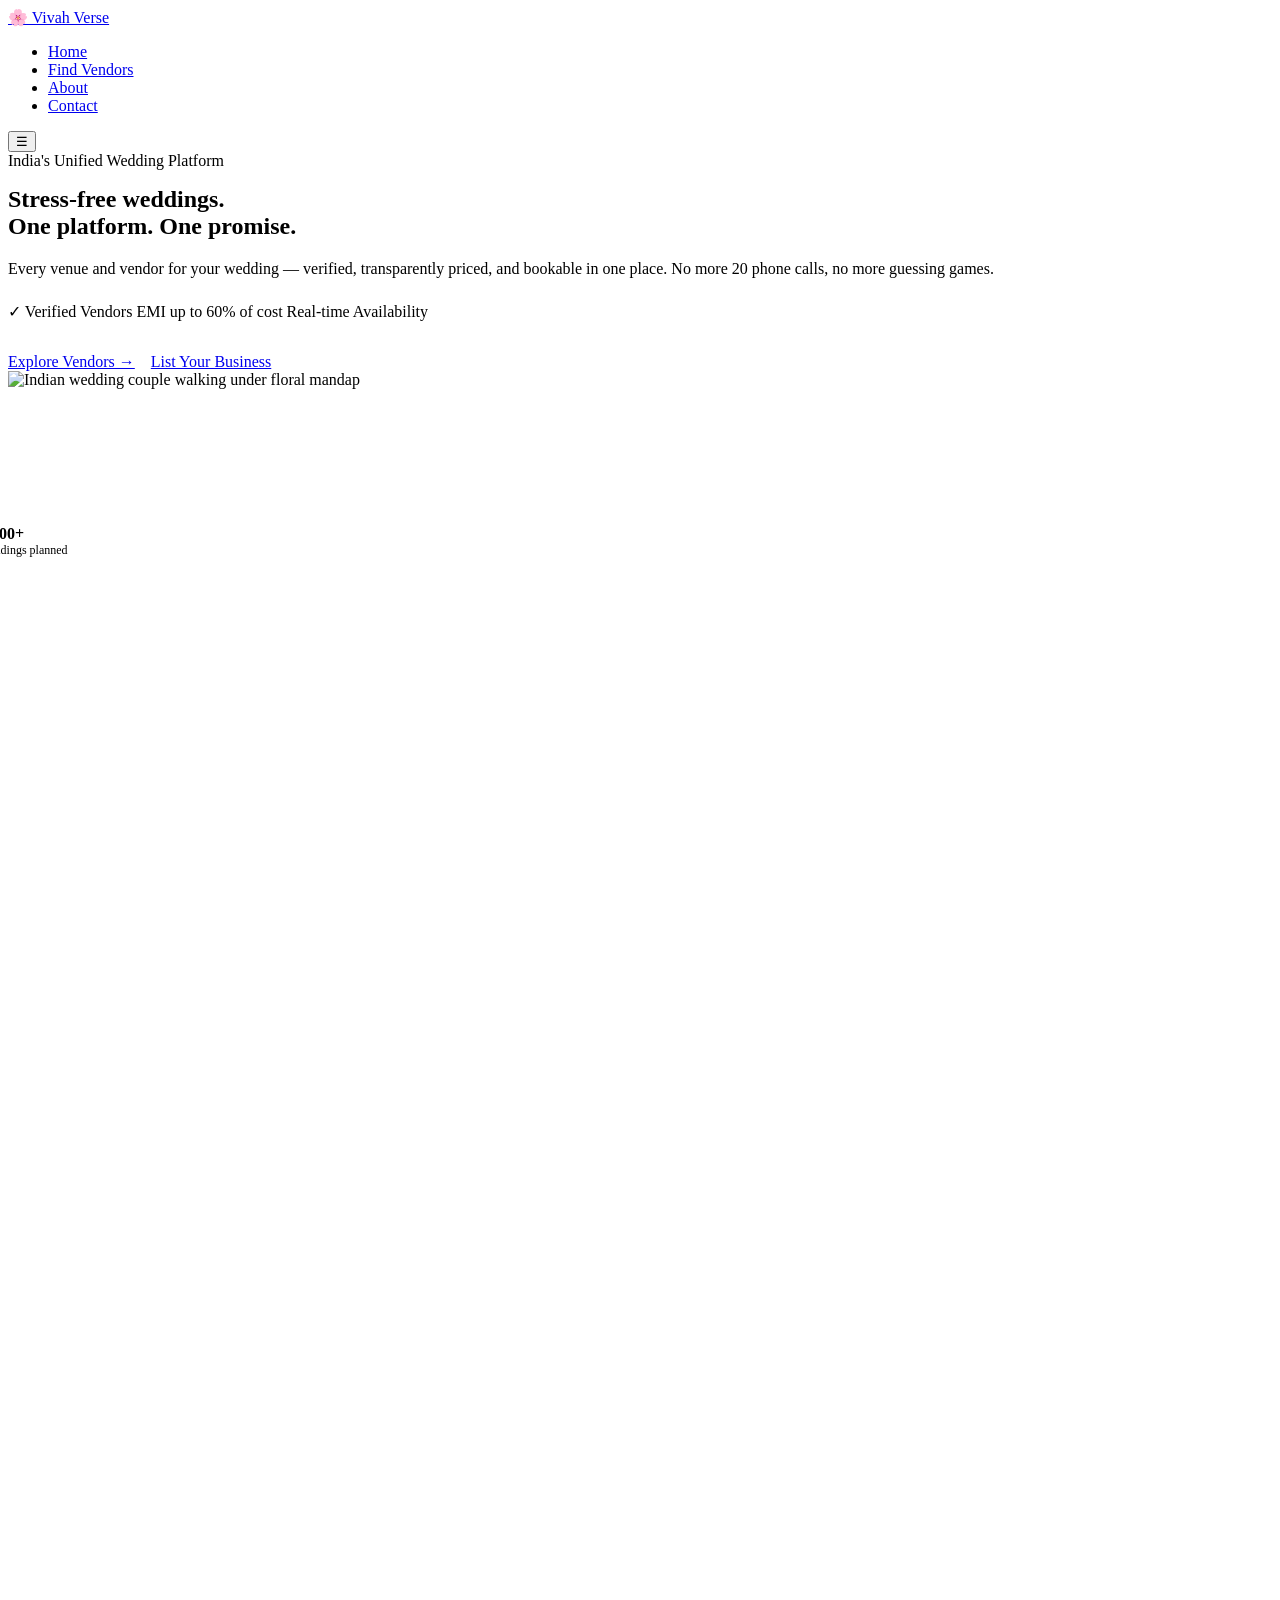
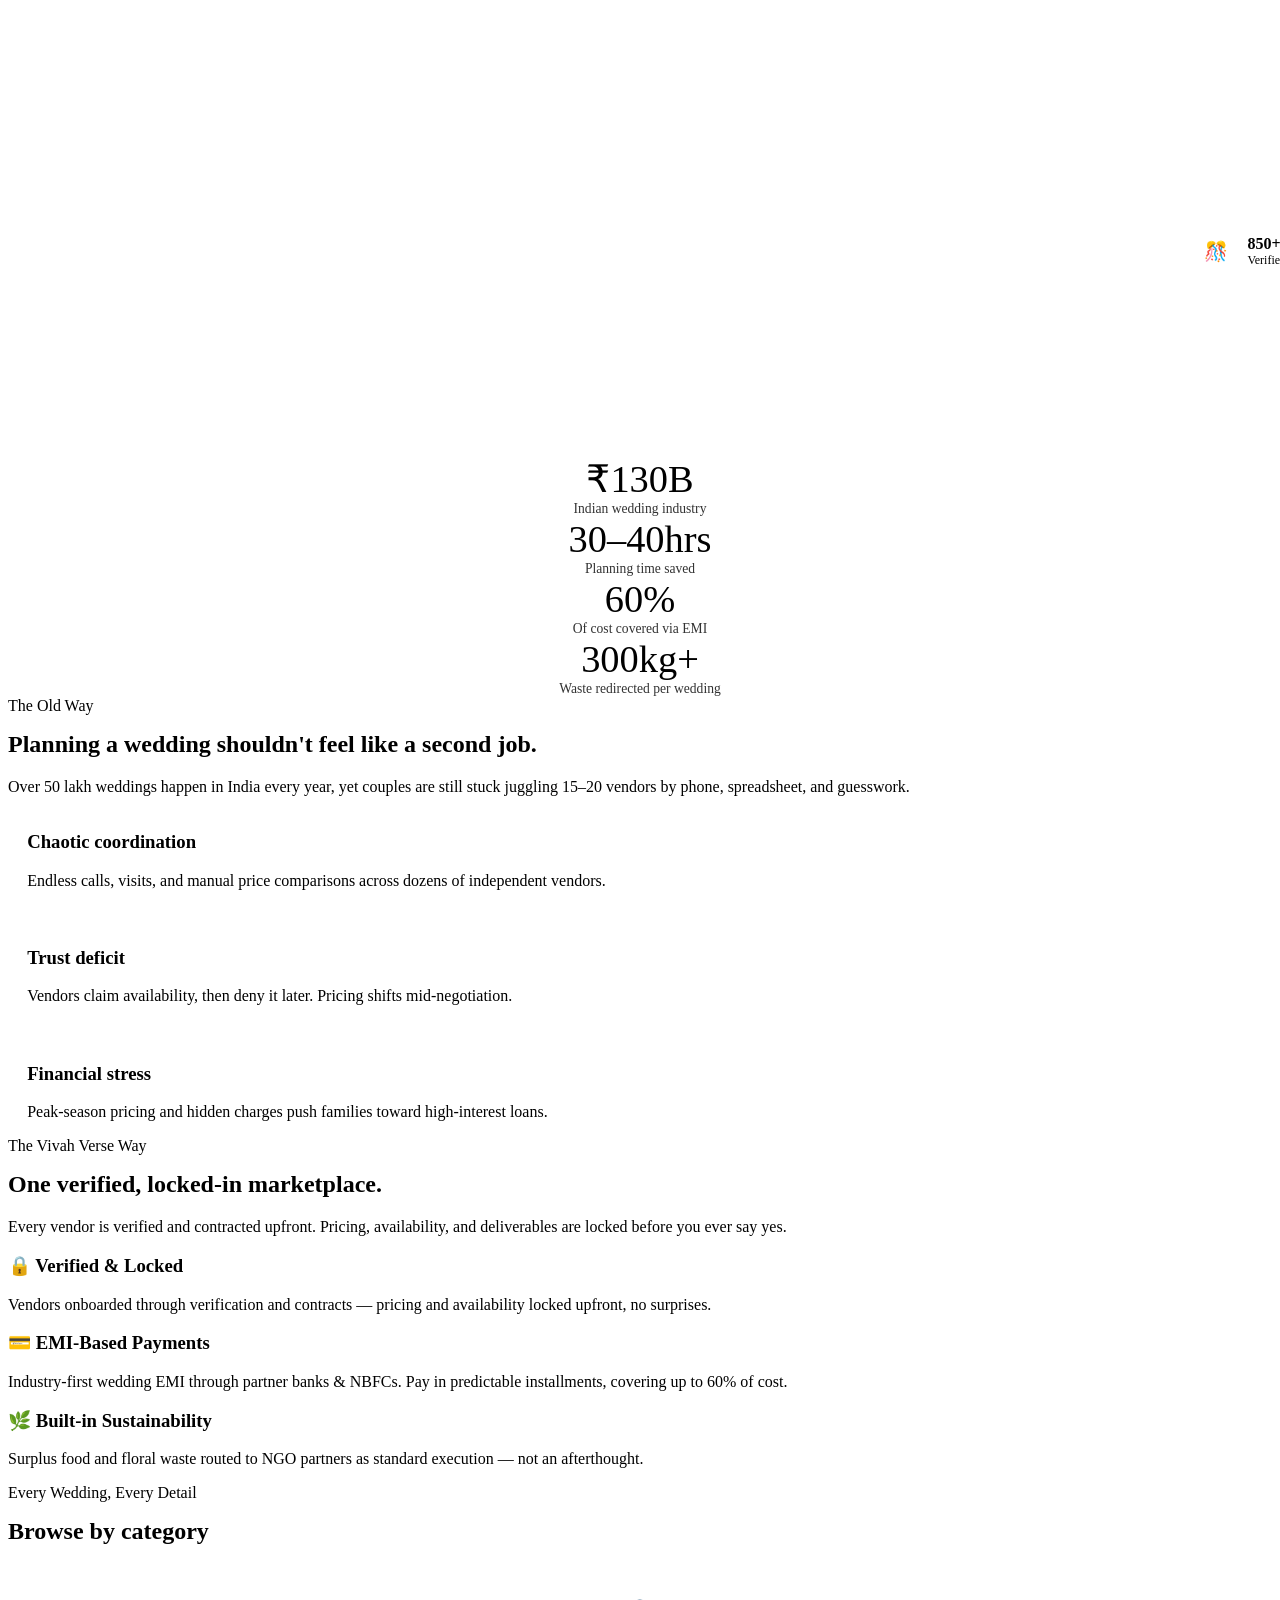
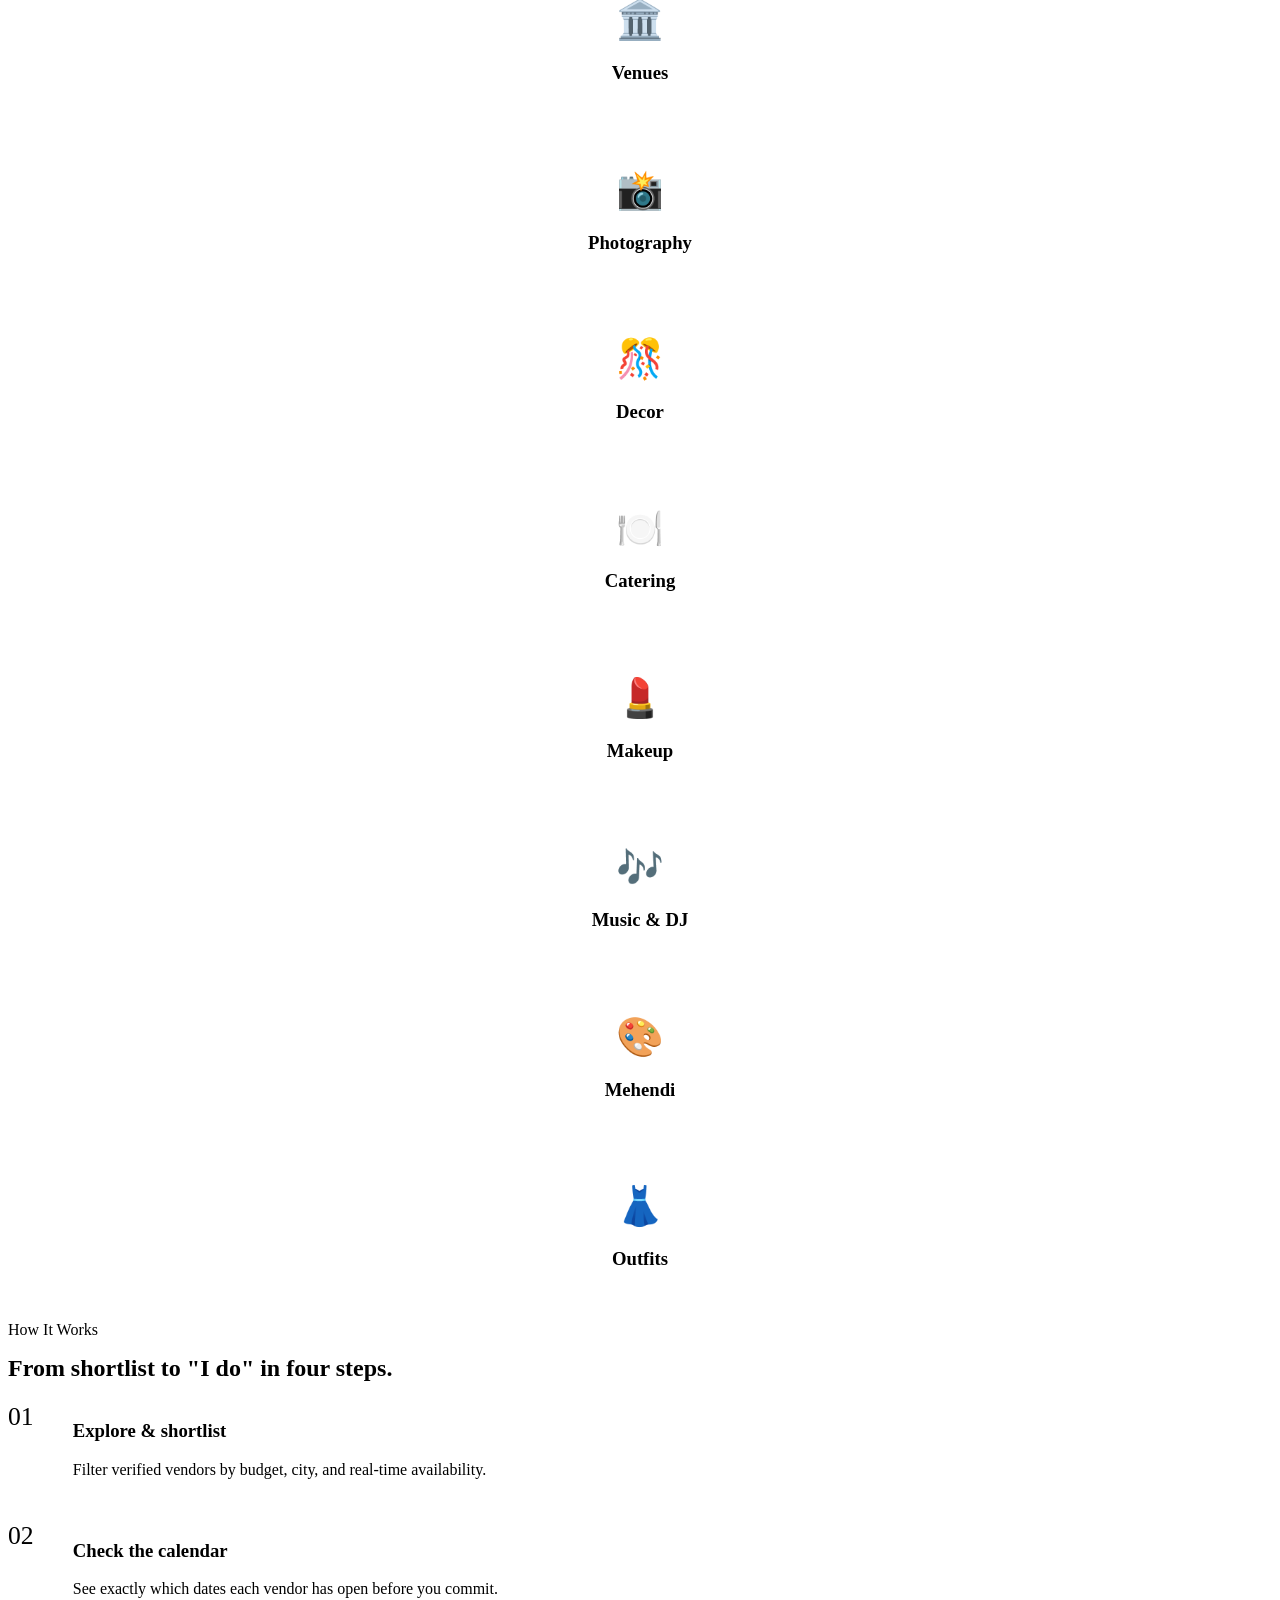
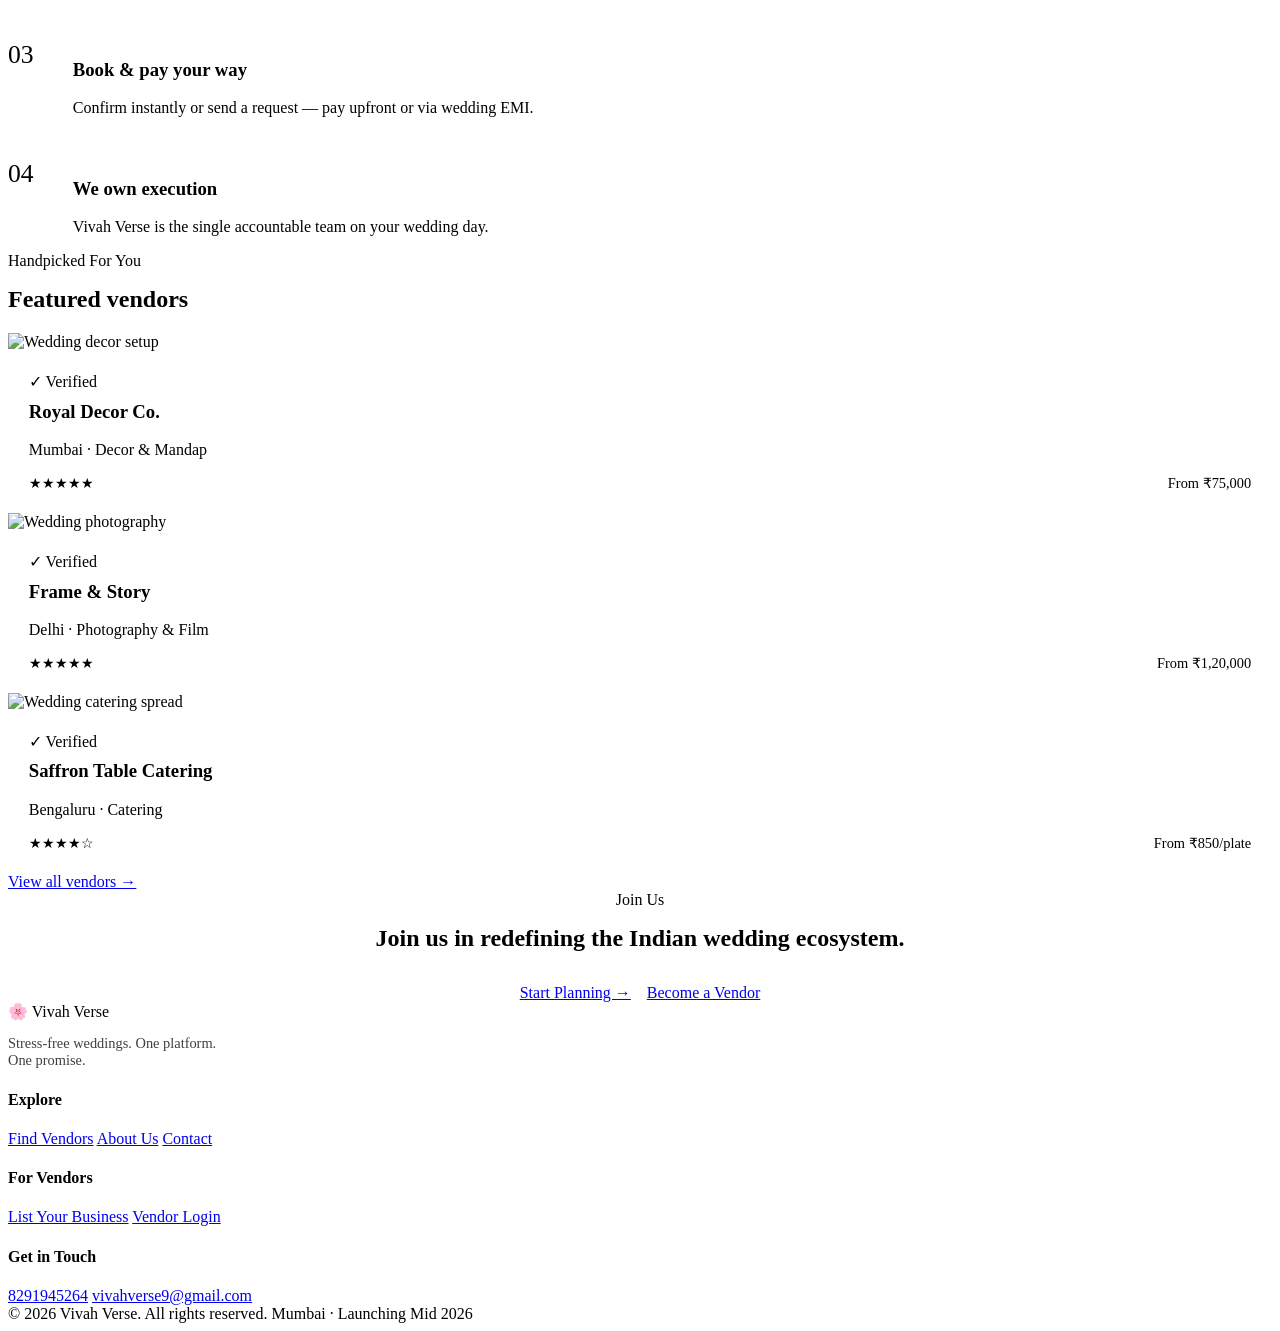
==== index.html @ ff42f892 "Create index.html" ====
<!DOCTYPE html>
<html lang="en">
<head>
<meta charset="UTF-8">
<meta name="viewport" content="width=device-width, initial-scale=1.0">
<title>Vivah Verse — Stress-free weddings. One platform. One promise.</title>
<meta name="description" content="Vivah Verse is India's unified wedding marketplace — verified vendors, transparent pricing, EMI financing, and one accountable team from planning to the big day.">
<link rel="preconnect" href="https://fonts.googleapis.com">
<link href="https://fonts.googleapis.com/css2?family=Fraunces:ital,wght@0,500;0,600;0,700;1,500&family=Outfit:wght@400;500;600;700&family=Parisienne&display=swap" rel="stylesheet">
<link rel="stylesheet" href="../shared/style.css">
<style>
  .hero { padding-top: var(--space-lg); overflow: visible; }
  .hero-copy .badge-row { margin: 1.5rem 0 2rem; }
  .hero-cta { display: flex; gap: 1rem; margin-top: 2rem; flex-wrap: wrap; }
  .hero-visual { position: relative; }
  .hero-visual .arch-frame { aspect-ratio: 3/4; }
  .hero-visual .floaty {
    position: absolute; background: var(--white); border-radius: var(--radius-md);
    box-shadow: var(--shadow-lift); padding: 1rem 1.3rem; display: flex; align-items: center; gap: 0.7rem;
  }
  .floaty-1 { top: 8%; left: -8%; }
  .floaty-2 { bottom: 10%; right: -6%; }
  .floaty-icon { width: 40px; height: 40px; border-radius: 50%; background: var(--blush); display: flex; align-items: center; justify-content: center; font-size: 1.2rem; }
  .floaty small { color: var(--ink-soft); font-size: 0.75rem; display: block; }
  .floaty strong { font-family: var(--font-display); color: var(--wine); font-size: 1rem; }

  .stat-strip { background: var(--wine); color: var(--white); border-radius: var(--radius-lg); padding: var(--space-md); }
  .stat-strip .grid-4 { text-align: center; }
  .stat-strip .num { font-family: var(--font-display); font-size: 2.4rem; color: var(--gold-soft); }
  .stat-strip .lbl { font-size: 0.85rem; opacity: 0.8; }

  .problem-card { border-left: 3px solid var(--rose); padding-left: 1.2rem; }
  .solution-card { background: var(--white); }

  .cat-card { text-align: center; padding: 2rem 1rem; }
  .cat-icon { font-size: 2.4rem; margin-bottom: 0.8rem; }

  .step { display: flex; gap: 1.3rem; align-items: flex-start; }
  .step-num { font-family: var(--font-display); font-size: 1.6rem; color: var(--rose); flex-shrink: 0; width: 44px; }

  .vendor-card img { height: 200px; width: 100%; object-fit: cover; border-radius: var(--radius-md) var(--radius-md) 0 0; }
  .vendor-card .body { padding: 1.3rem; }
  .vendor-meta { display: flex; justify-content: space-between; align-items: center; margin-top: 0.6rem; font-size: 0.9rem; color: var(--ink-soft); }

  .cta-band { background: linear-gradient(135deg, var(--blush), var(--gold-soft)); border-radius: var(--radius-lg); padding: var(--space-lg) var(--space-md); text-align: center; position: relative; overflow: hidden; }

  footer-note { font-family: var(--font-script); }
</style>
</head>
<body>

<nav class="navbar">
  <div class="wrap">
    <a href="index.html" class="nav-logo"><span class="flower">🌸</span> Vivah Verse</a>
    <ul class="nav-links">
      <li><a href="index.html" class="active">Home</a></li>
      <li><a href="listings.html">Find Vendors</a></li>
      <li><a href="about.html">About</a></li>
      <li><a href="contact.html">Contact</a></li>
    </ul>
    <div class="nav-actions" id="nav-auth-slot"></div>
    <button class="nav-toggle">☰</button>
  </div>
</nav>

<!-- HERO -->
<section class="hero section">
  <div class="wrap grid-2">
    <div class="hero-copy reveal">
      <span class="eyebrow">India's Unified Wedding Platform</span>
      <h1 style="margin-top: 1rem;">Stress-free weddings.<br>One platform. <span class="script">One promise.</span></h1>
      <p class="lede" style="margin-top: 1.2rem;">Every venue and vendor for your wedding — verified, transparently priced, and bookable in one place. No more 20 phone calls, no more guessing games.</p>
      <div class="badge-row">
        <span class="tag verified">✓ Verified Vendors</span>
        <span class="tag gold">EMI up to 60% of cost</span>
        <span class="tag">Real-time Availability</span>
      </div>
      <div class="hero-cta">
        <a href="listings.html" class="btn btn-primary">Explore Vendors →</a>
        <a href="signup.html?role=vendor" class="btn btn-outline">List Your Business</a>
      </div>
    </div>
    <div class="hero-visual reveal">
      <div class="arch-frame">
        <img src="https://images.unsplash.com/photo-1519741497674-611481863552?w=800&q=80" alt="Indian wedding couple walking under floral mandap">
      </div>
      <div class="floaty floaty-1">
        <div class="floaty-icon">💍</div>
        <div><strong>2,400+</strong><small>Weddings planned</small></div>
      </div>
      <div class="floaty floaty-2">
        <div class="floaty-icon">🎊</div>
        <div><strong>850+</strong><small>Verified vendors</small></div>
      </div>
    </div>
  </div>
</section>

<!-- STATS STRIP -->
<section class="section-sm">
  <div class="wrap">
    <div class="stat-strip reveal">
      <div class="grid-4">
        <div><div class="num">₹130B</div><div class="lbl">Indian wedding industry</div></div>
        <div><div class="num">30–40hrs</div><div class="lbl">Planning time saved</div></div>
        <div><div class="num">60%</div><div class="lbl">Of cost covered via EMI</div></div>
        <div><div class="num">300kg+</div><div class="lbl">Waste redirected per wedding</div></div>
      </div>
    </div>
  </div>
</section>

<!-- PROBLEM -->
<section class="section">
  <div class="wrap grid-2">
    <div class="reveal">
      <span class="eyebrow">The Old Way</span>
      <h2 style="margin-top: 1rem;">Planning a wedding shouldn't feel like a second job.</h2>
      <div class="divider"></div>
      <p class="lede">Over 50 lakh weddings happen in India every year, yet couples are still stuck juggling 15–20 vendors by phone, spreadsheet, and guesswork.</p>
    </div>
    <div class="reveal" style="display:flex; flex-direction:column; gap:1.4rem;">
      <div class="problem-card">
        <h3>Chaotic coordination</h3>
        <p class="lede">Endless calls, visits, and manual price comparisons across dozens of independent vendors.</p>
      </div>
      <div class="problem-card">
        <h3>Trust deficit</h3>
        <p class="lede">Vendors claim availability, then deny it later. Pricing shifts mid-negotiation.</p>
      </div>
      <div class="problem-card">
        <h3>Financial stress</h3>
        <p class="lede">Peak-season pricing and hidden charges push families toward high-interest loans.</p>
      </div>
    </div>
  </div>
</section>

<!-- SOLUTION -->
<section class="section" style="background: var(--cream-deep); border-radius: var(--radius-lg);">
  <div class="wrap">
    <div class="section-title center reveal">
      <span class="eyebrow">The Vivah Verse Way</span>
      <h2 style="margin-top: 1rem;">One verified, locked-in marketplace.</h2>
      <p class="lede center" style="margin-top: 0.8rem;">Every vendor is verified and contracted upfront. Pricing, availability, and deliverables are locked before you ever say yes.</p>
    </div>
    <div class="grid-3" style="margin-top: var(--space-md);">
      <div class="card card-pad solution-card reveal">
        <h3>🔒 Verified & Locked</h3>
        <p class="lede" style="margin-top:0.6rem;">Vendors onboarded through verification and contracts — pricing and availability locked upfront, no surprises.</p>
      </div>
      <div class="card card-pad solution-card reveal">
        <h3>💳 EMI-Based Payments</h3>
        <p class="lede" style="margin-top:0.6rem;">Industry-first wedding EMI through partner banks & NBFCs. Pay in predictable installments, covering up to 60% of cost.</p>
      </div>
      <div class="card card-pad solution-card reveal">
        <h3>🌿 Built-in Sustainability</h3>
        <p class="lede" style="margin-top:0.6rem;">Surplus food and floral waste routed to NGO partners as standard execution — not an afterthought.</p>
      </div>
    </div>
  </div>
</section>

<!-- CATEGORIES -->
<section class="section">
  <div class="wrap">
    <div class="section-title reveal">
      <span class="eyebrow">Every Wedding, Every Detail</span>
      <h2 style="margin-top: 1rem;">Browse by category</h2>
    </div>
    <div class="grid-4" style="margin-top: var(--space-md);" id="category-grid">
      <!-- Fallback static cards; replaced by JS if API is reachable -->
      <div class="card cat-card reveal"><div class="cat-icon">🏛️</div><h3>Venues</h3></div>
      <div class="card cat-card reveal"><div class="cat-icon">📸</div><h3>Photography</h3></div>
      <div class="card cat-card reveal"><div class="cat-icon">🎊</div><h3>Decor</h3></div>
      <div class="card cat-card reveal"><div class="cat-icon">🍽️</div><h3>Catering</h3></div>
      <div class="card cat-card reveal"><div class="cat-icon">💄</div><h3>Makeup</h3></div>
      <div class="card cat-card reveal"><div class="cat-icon">🎶</div><h3>Music & DJ</h3></div>
      <div class="card cat-card reveal"><div class="cat-icon">🎨</div><h3>Mehendi</h3></div>
      <div class="card cat-card reveal"><div class="cat-icon">👗</div><h3>Outfits</h3></div>
    </div>
  </div>
</section>

<!-- HOW IT WORKS -->
<section class="section" style="background: var(--cream-deep); border-radius: var(--radius-lg);">
  <div class="wrap grid-2">
    <div class="reveal">
      <span class="eyebrow">How It Works</span>
      <h2 style="margin-top: 1rem;">From shortlist to "I do" in four steps.</h2>
    </div>
    <div class="reveal" style="display:flex; flex-direction:column; gap: 1.6rem;">
      <div class="step">
        <div class="step-num">01</div>
        <div><h3>Explore & shortlist</h3><p class="lede">Filter verified vendors by budget, city, and real-time availability.</p></div>
      </div>
      <div class="step">
        <div class="step-num">02</div>
        <div><h3>Check the calendar</h3><p class="lede">See exactly which dates each vendor has open before you commit.</p></div>
      </div>
      <div class="step">
        <div class="step-num">03</div>
        <div><h3>Book & pay your way</h3><p class="lede">Confirm instantly or send a request — pay upfront or via wedding EMI.</p></div>
      </div>
      <div class="step">
        <div class="step-num">04</div>
        <div><h3>We own execution</h3><p class="lede">Vivah Verse is the single accountable team on your wedding day.</p></div>
      </div>
    </div>
  </div>
</section>

<!-- FEATURED VENDORS -->
<section class="section">
  <div class="wrap">
    <div class="section-title reveal">
      <span class="eyebrow">Handpicked For You</span>
      <h2 style="margin-top: 1rem;">Featured vendors</h2>
    </div>
    <div class="grid-3" style="margin-top: var(--space-md);" id="featured-vendors">
      <!-- Static fallback cards; JS replaces with live data when API is reachable -->
      <div class="card vendor-card reveal">
        <img src="https://images.unsplash.com/photo-1519167758481-83f550bb49b3?w=600&q=80" alt="Wedding decor setup">
        <div class="body">
          <span class="tag verified">✓ Verified</span>
          <h3 style="margin-top:0.6rem;">Royal Decor Co.</h3>
          <p class="lede">Mumbai · Decor & Mandap</p>
          <div class="vendor-meta"><span class="stars">★★★★★</span><span>From ₹75,000</span></div>
        </div>
      </div>
      <div class="card vendor-card reveal">
        <img src="https://images.unsplash.com/photo-1606216794074-735e91aa2c92?w=600&q=80" alt="Wedding photography">
        <div class="body">
          <span class="tag verified">✓ Verified</span>
          <h3 style="margin-top:0.6rem;">Frame & Story</h3>
          <p class="lede">Delhi · Photography & Film</p>
          <div class="vendor-meta"><span class="stars">★★★★★</span><span>From ₹1,20,000</span></div>
        </div>
      </div>
      <div class="card vendor-card reveal">
        <img src="https://images.unsplash.com/photo-1464366400600-7168b8af9bc3?w=600&q=80" alt="Wedding catering spread">
        <div class="body">
          <span class="tag verified">✓ Verified</span>
          <h3 style="margin-top:0.6rem;">Saffron Table Catering</h3>
          <p class="lede">Bengaluru · Catering</p>
          <div class="vendor-meta"><span class="stars">★★★★☆</span><span>From ₹850/plate</span></div>
        </div>
      </div>
    </div>
    <div class="center" style="margin-top: var(--space-md);"><a href="listings.html" class="btn btn-outline">View all vendors →</a></div>
  </div>
</section>

<!-- CTA -->
<section class="section-sm">
  <div class="wrap">
    <div class="cta-band reveal">
      <span class="eyebrow">Join Us</span>
      <h2 style="margin-top: 1rem;">Join us in redefining the Indian wedding ecosystem.</h2>
      <div class="hero-cta" style="justify-content:center;">
        <a href="signup.html" class="btn btn-primary">Start Planning →</a>
        <a href="signup.html?role=vendor" class="btn btn-outline" style="background:var(--white);">Become a Vendor</a>
      </div>
    </div>
  </div>
</section>

<footer class="site-footer">
  <div class="wrap">
    <div class="footer-grid">
      <div>
        <div class="footer-logo">🌸 Vivah Verse</div>
        <p style="opacity:0.75; font-size:0.9rem; max-width:32ch;">Stress-free weddings. One platform. One promise.</p>
      </div>
      <div>
        <h4>Explore</h4>
        <a href="listings.html">Find Vendors</a>
        <a href="about.html">About Us</a>
        <a href="contact.html">Contact</a>
      </div>
      <div>
        <h4>For Vendors</h4>
        <a href="signup.html?role=vendor">List Your Business</a>
        <a href="login.html">Vendor Login</a>
      </div>
      <div>
        <h4>Get in Touch</h4>
        <a href="tel:8291945264">8291945264</a>
        <a href="mailto:vivahverse9@gmail.com">vivahverse9@gmail.com</a>
      </div>
    </div>
    <div class="footer-bottom">
      <span>© 2026 Vivah Verse. All rights reserved.</span>
      <span>Mumbai · Launching Mid 2026</span>
    </div>
  </div>
</footer>

<script src="../shared/main.js"></script>
<script src="../shared/api.js"></script>
<script>
  // Attempt to load live categories/vendors; silently keep static fallback if API isn't reachable yet
  (async () => {
    try {
      const cats = await api.listCategories();
      if (cats && cats.length) {
        const icons = { Venue: '🏛️', Photography: '📸', Decor: '🎊', Catering: '🍽️', Makeup: '💄', 'Music & DJ': '🎶', Mehendi: '🎨', Outfits: '👗' };
        document.getElementById('category-grid').innerHTML = cats.map(c => `
          <a href="listings.html?category_id=${c.id}" class="card cat-card reveal visible">
            <div class="cat-icon">${c.icon || icons[c.name] || '✨'}</div><h3>${c.name}</h3>
          </a>`).join('');
      }
    } catch (e) { /* backend not reachable yet — static fallback stays */ }

    try {
      const vendors = await api.listVendors({ verified_only: true });
      if (vendors && vendors.length) {
        document.getElementById('featured-vendors').innerHTML = vendors.slice(0, 3).map(v => `
          <a href="vendor-detail.html?id=${v.id}" class="card vendor-card reveal visible">
            <img src="${v.cover_image_url || 'https://images.unsplash.com/photo-1519167758481-83f550bb49b3?w=600&q=80'}" alt="${v.business_name}">
            <div class="body">
              <span class="tag ${v.is_verified ? 'verified' : ''}">${v.is_verified ? '✓ Verified' : 'New'}</span>
              <h3 style="margin-top:0.6rem;">${v.business_name}</h3>
              <p class="lede">${v.city || ''}</p>
              <div class="vendor-meta"><span class="stars">${'★'.repeat(Math.round(v.rating_avg || 4))}${'☆'.repeat(5 - Math.round(v.rating_avg || 4))}</span><span>${v.rating_count} reviews</span></div>
            </div>
          </a>`).join('');
      }
    } catch (e) { /* backend not reachable yet — static fallback stays */ }
  })();
</script>
</body>
</html>
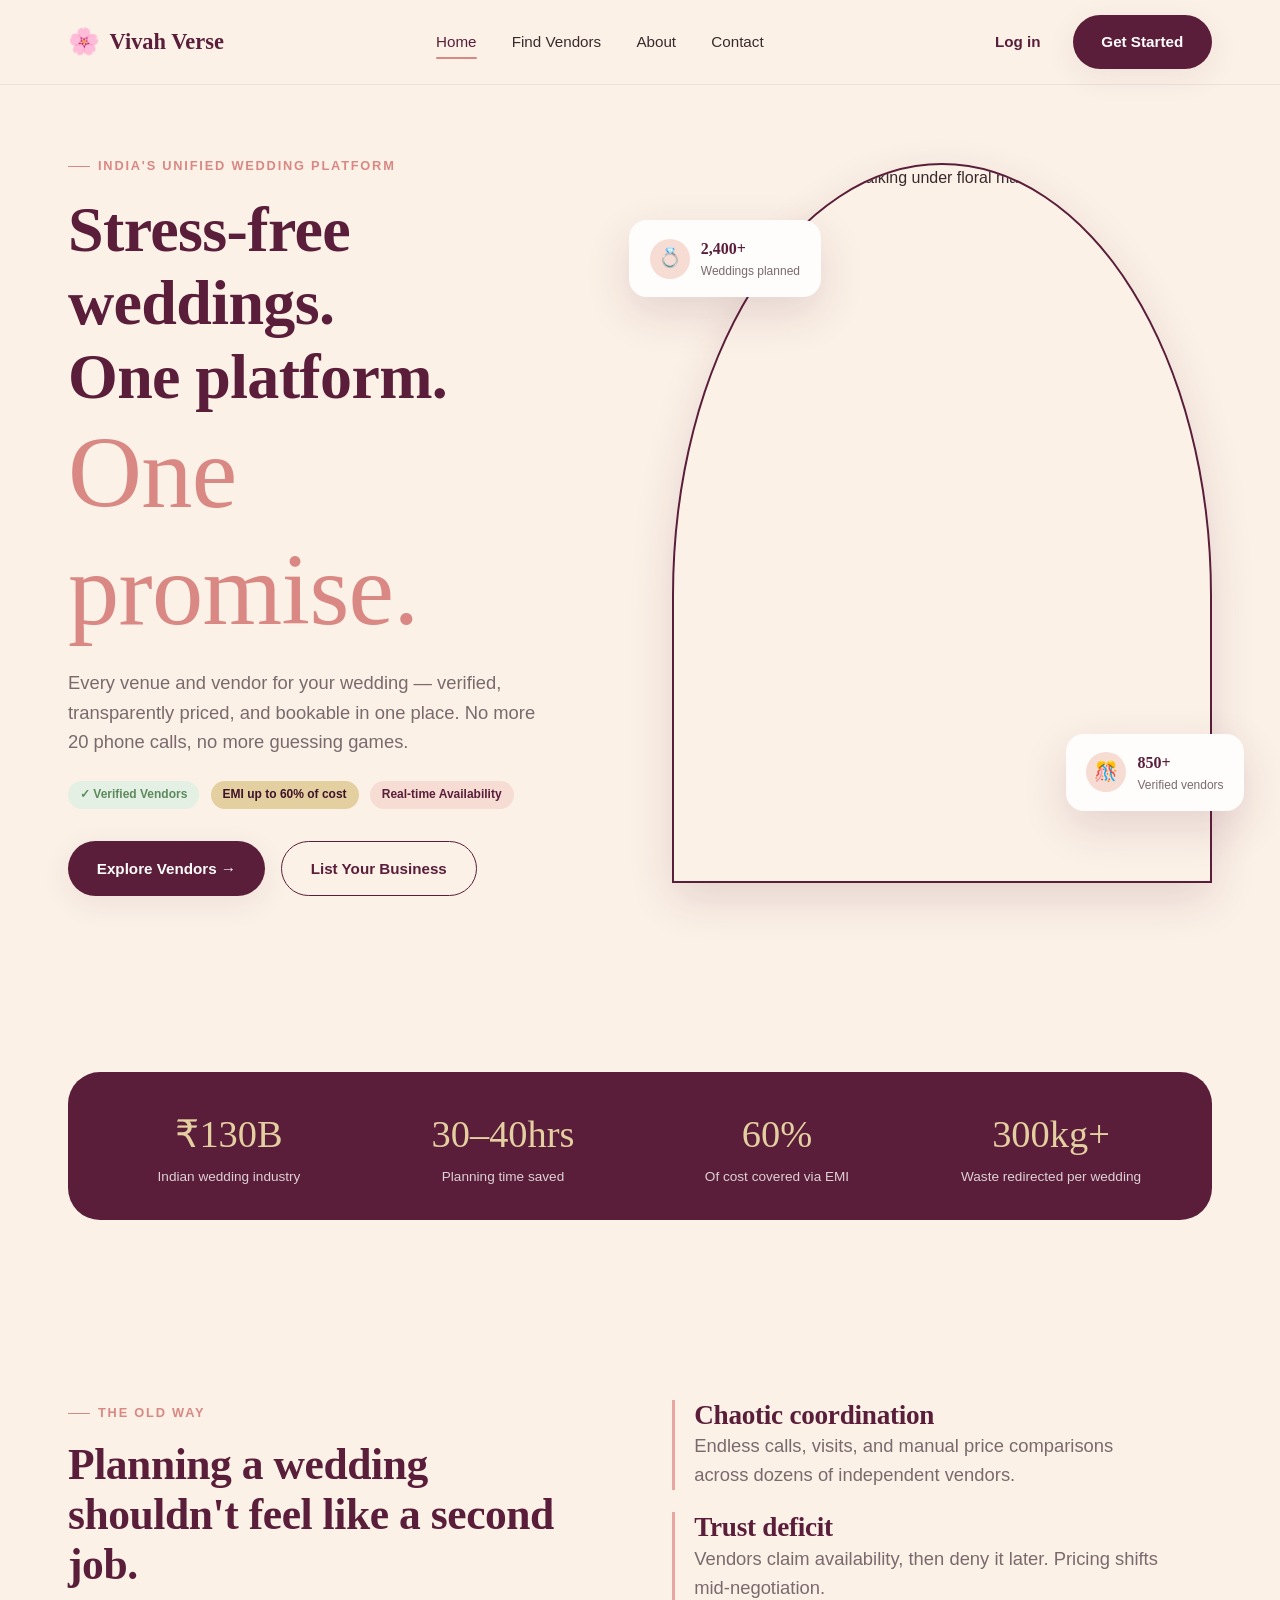
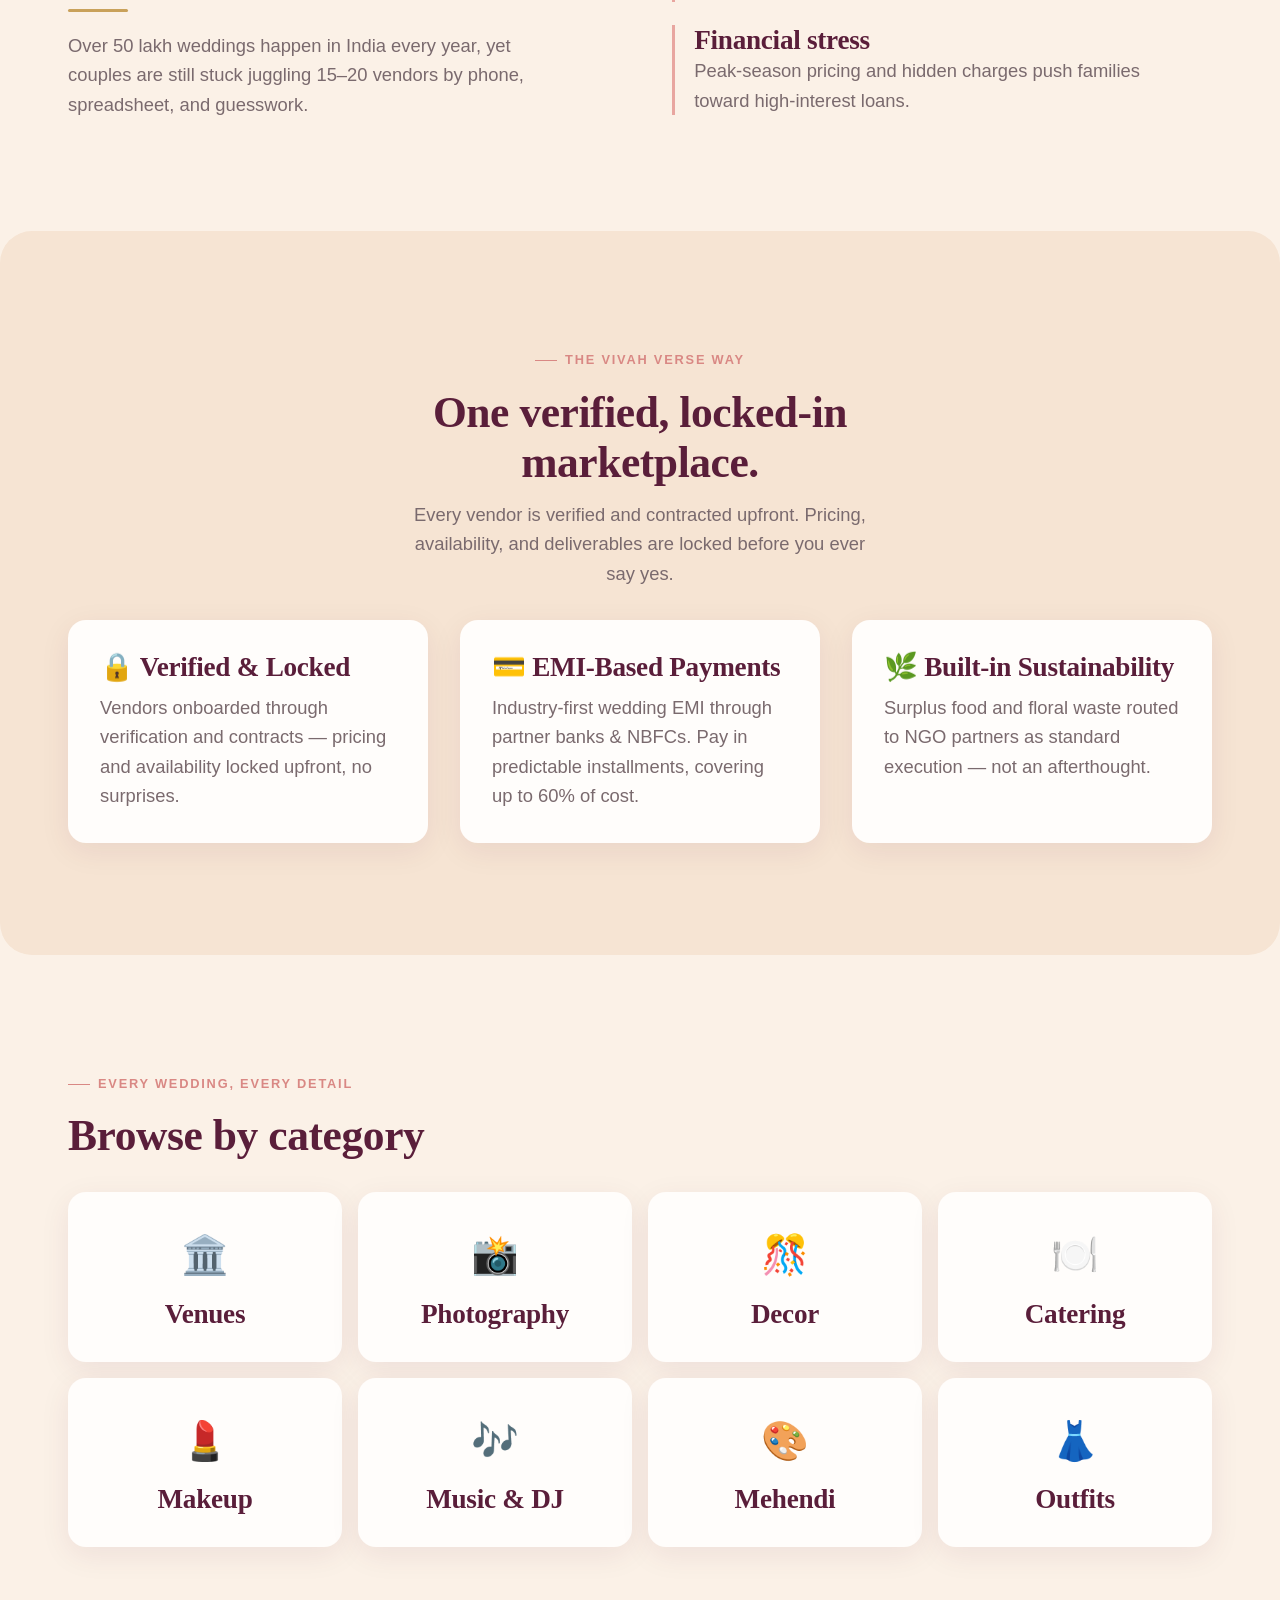
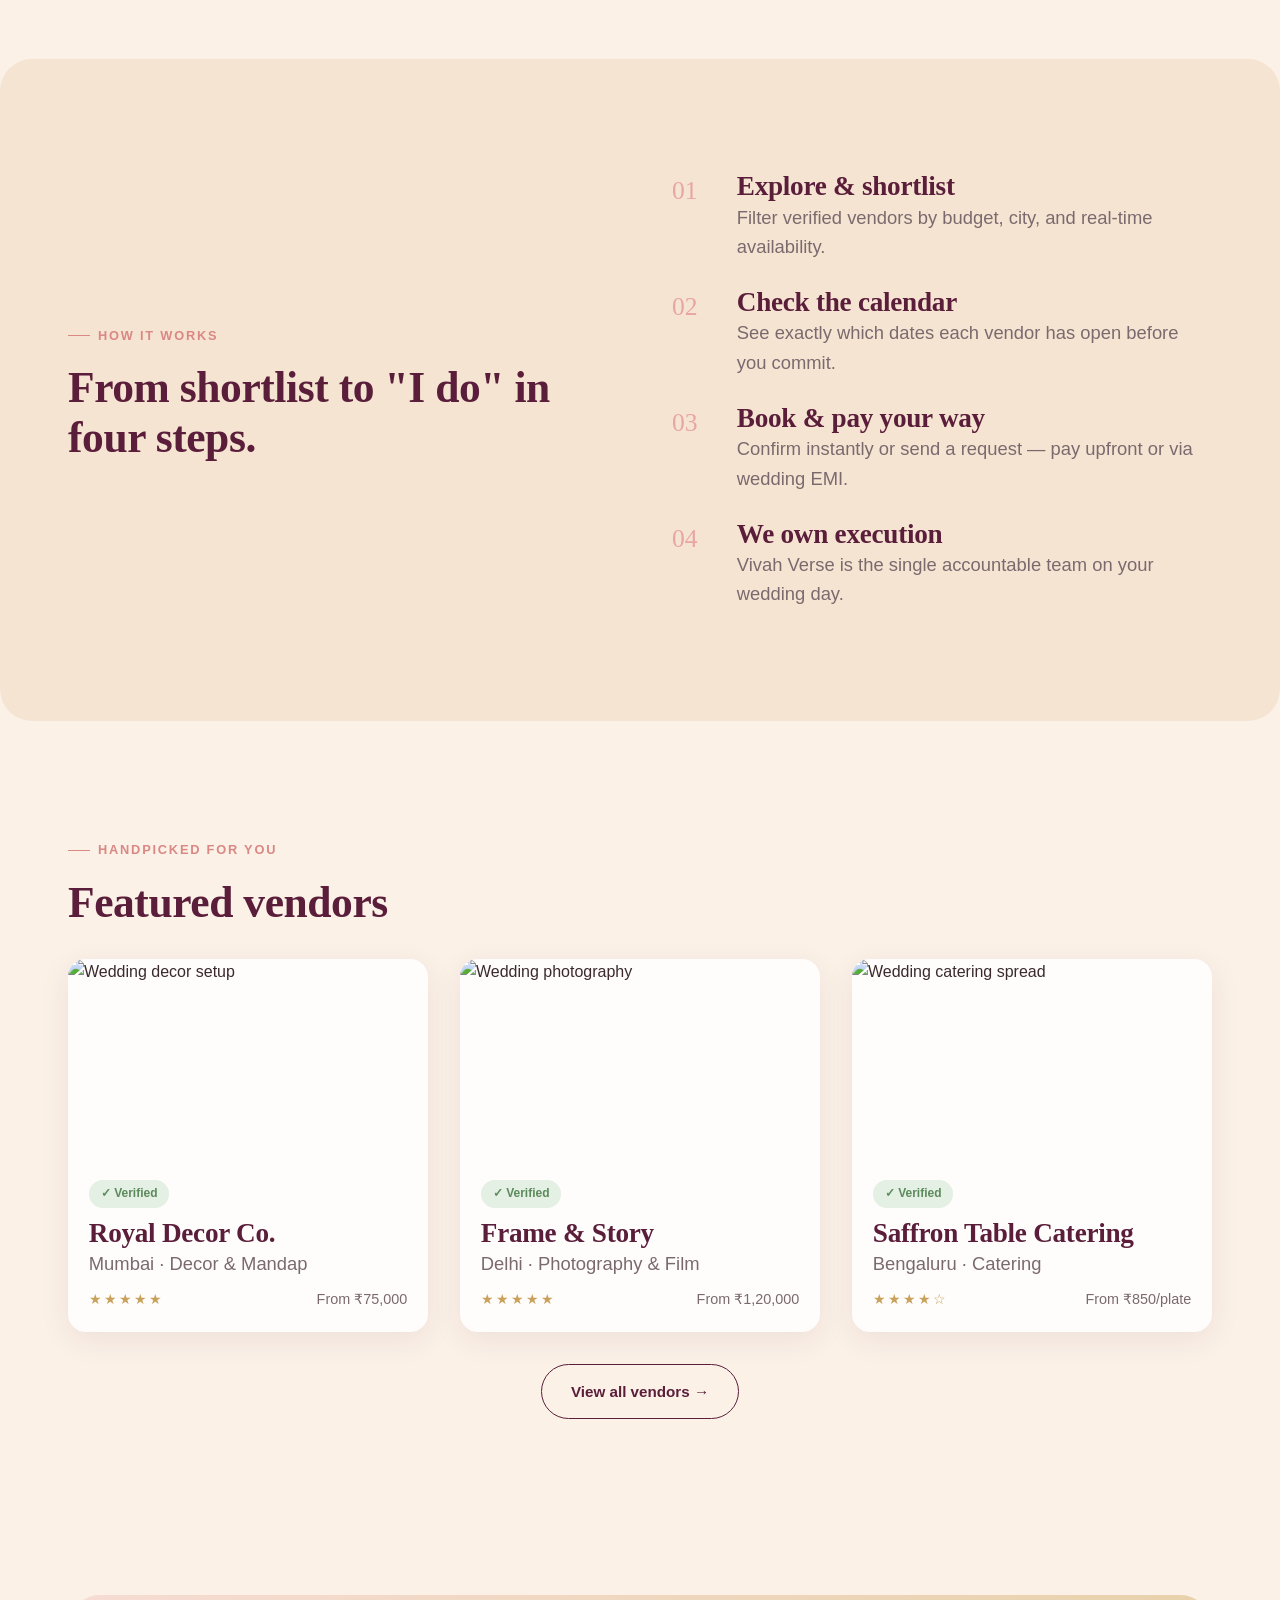
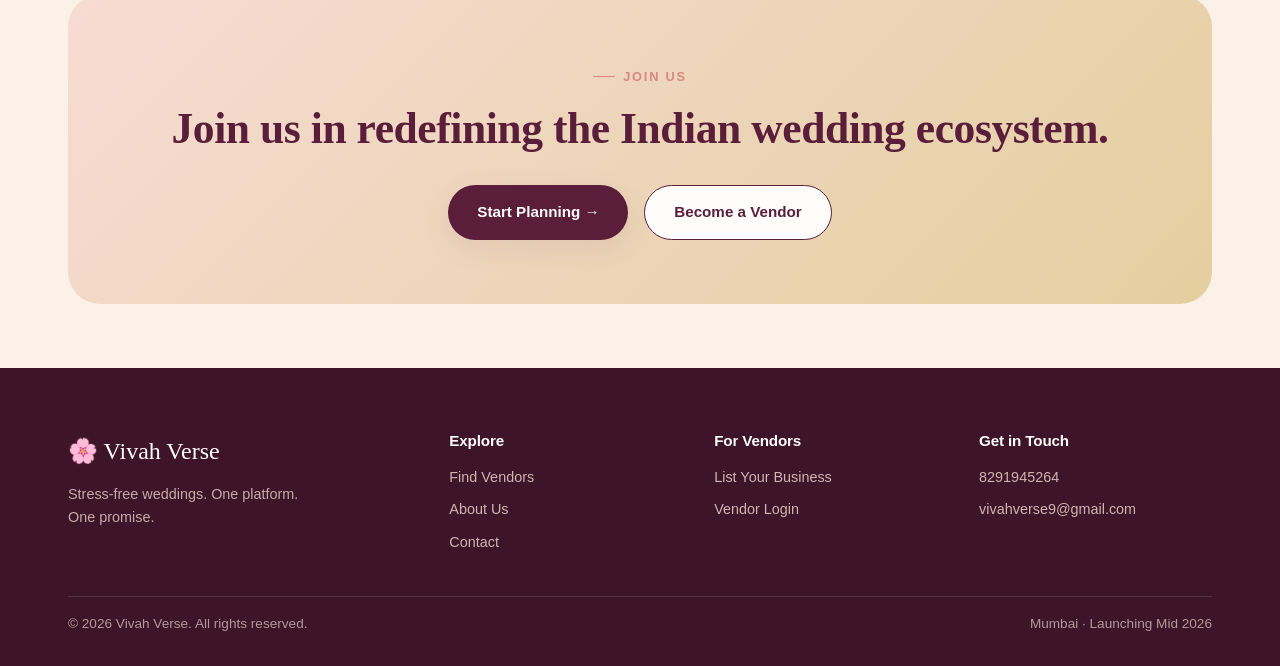
==== commit aa0f9ccd: "Add files via upload" ====
--- a/index.html
+++ b/index.html
@@ -7,7 +7,7 @@
 <meta name="description" content="Vivah Verse is India's unified wedding marketplace — verified vendors, transparent pricing, EMI financing, and one accountable team from planning to the big day.">
 <link rel="preconnect" href="https://fonts.googleapis.com">
 <link href="https://fonts.googleapis.com/css2?family=Fraunces:ital,wght@0,500;0,600;0,700;1,500&family=Outfit:wght@400;500;600;700&family=Parisienne&display=swap" rel="stylesheet">
-<link rel="stylesheet" href="../shared/style.css">
+<link rel="stylesheet" href="style.css">
 <style>
   .hero { padding-top: var(--space-lg); overflow: visible; }
   .hero-copy .badge-row { margin: 1.5rem 0 2rem; }
@@ -296,8 +296,8 @@
   </div>
 </footer>
 
-<script src="../shared/main.js"></script>
-<script src="../shared/api.js"></script>
+<script src="main.js"></script>
+<script src="api.js"></script>
 <script>
   // Attempt to load live categories/vendors; silently keep static fallback if API isn't reachable yet
   (async () => {
--- a/style.css
+++ b/style.css
@@ -0,0 +1,377 @@
+/* =========================================================================
+   VIVAH VERSE — SHARED DESIGN SYSTEM
+   Palette: cream-peach bg, deep wine headings, dusty rose + warm gold accents
+   Type: Fraunces (display) / Outfit (body) / Parisienne (script accent)
+   Signature motif: the arch — echoed from wedding mandaps & venue photography
+   ========================================================================= */
+
+:root {
+  /* Colors */
+  --cream: #FBF1E7;
+  --cream-deep: #F6E4D3;
+  --blush: #F6DCD3;
+  --rose: #E8A6A0;
+  --rose-deep: #D98884;
+  --wine: #5A1E3A;
+  --wine-deep: #3E1428;
+  --gold: #C9A15A;
+  --gold-soft: #E4CFA0;
+  --white: #FFFDFB;
+  --ink: #3A2A2E;
+  --ink-soft: #7A6A6E;
+  --success: #5C8A5C;
+  --error: #B5514A;
+
+  /* Type */
+  --font-display: 'Fraunces', serif;
+  --font-body: 'Outfit', sans-serif;
+  --font-script: 'Parisienne', cursive;
+
+  /* Radii + shadows */
+  --radius-sm: 10px;
+  --radius-md: 18px;
+  --radius-lg: 32px;
+  --shadow-soft: 0 8px 30px rgba(90, 30, 58, 0.08);
+  --shadow-lift: 0 16px 45px rgba(90, 30, 58, 0.14);
+
+  /* Spacing scale */
+  --space-xs: 0.5rem;
+  --space-sm: 1rem;
+  --space-md: 2rem;
+  --space-lg: 4rem;
+  --space-xl: 7rem;
+}
+
+* { box-sizing: border-box; margin: 0; padding: 0; }
+
+html { scroll-behavior: smooth; }
+
+body {
+  font-family: var(--font-body);
+  background: var(--cream);
+  color: var(--ink);
+  line-height: 1.6;
+  -webkit-font-smoothing: antialiased;
+  overflow-x: hidden;
+}
+
+img { max-width: 100%; display: block; }
+a { color: inherit; text-decoration: none; }
+ul { list-style: none; }
+button { font-family: inherit; cursor: pointer; border: none; background: none; }
+
+::selection { background: var(--rose); color: var(--white); }
+
+@media (prefers-reduced-motion: reduce) {
+  *, *::before, *::after { animation-duration: 0.01ms !important; transition-duration: 0.01ms !important; }
+}
+
+/* ---------- Typography ---------- */
+h1, h2, h3, h4 {
+  font-family: var(--font-display);
+  color: var(--wine);
+  font-weight: 600;
+  line-height: 1.15;
+  letter-spacing: -0.01em;
+}
+
+h1 { font-size: clamp(2.4rem, 5vw, 4.2rem); font-weight: 700; }
+h2 { font-size: clamp(1.9rem, 3.4vw, 2.8rem); }
+h3 { font-size: clamp(1.3rem, 2.2vw, 1.7rem); }
+
+.eyebrow {
+  font-family: var(--font-body);
+  font-size: 0.8rem;
+  font-weight: 600;
+  letter-spacing: 0.14em;
+  text-transform: uppercase;
+  color: var(--rose-deep);
+  display: inline-flex;
+  align-items: center;
+  gap: 0.5rem;
+}
+.eyebrow::before {
+  content: '';
+  width: 22px;
+  height: 1px;
+  background: var(--rose-deep);
+  display: inline-block;
+}
+
+.script {
+  font-family: var(--font-script);
+  font-size: 1.6em;
+  color: var(--rose-deep);
+  font-weight: 400;
+}
+
+.lede {
+  font-size: 1.15rem;
+  color: var(--ink-soft);
+  max-width: 46ch;
+}
+
+/* ---------- Layout helpers ---------- */
+.wrap {
+  max-width: 1240px;
+  margin: 0 auto;
+  padding: 0 clamp(1.25rem, 4vw, 3rem);
+}
+
+.section { padding: var(--space-xl) 0; position: relative; }
+.section-sm { padding: var(--space-lg) 0; }
+
+.grid-2 { display: grid; grid-template-columns: 1fr 1fr; gap: var(--space-lg); align-items: center; }
+.grid-3 { display: grid; grid-template-columns: repeat(3, 1fr); gap: var(--space-md); }
+.grid-4 { display: grid; grid-template-columns: repeat(4, 1fr); gap: var(--space-sm); }
+
+@media (max-width: 900px) {
+  .grid-2, .grid-3, .grid-4 { grid-template-columns: 1fr; }
+}
+@media (max-width: 1100px) and (min-width: 901px) {
+  .grid-4 { grid-template-columns: repeat(2, 1fr); }
+}
+
+.center { text-align: center; margin-left: auto; margin-right: auto; }
+
+/* ---------- Buttons ---------- */
+.btn {
+  display: inline-flex;
+  align-items: center;
+  justify-content: center;
+  gap: 0.5rem;
+  padding: 0.9rem 1.8rem;
+  border-radius: 100px;
+  font-weight: 600;
+  font-size: 0.95rem;
+  transition: transform 0.25s ease, box-shadow 0.25s ease, background 0.25s ease;
+  white-space: nowrap;
+}
+.btn-primary {
+  background: var(--wine);
+  color: var(--white);
+  box-shadow: var(--shadow-soft);
+}
+.btn-primary:hover { background: var(--wine-deep); transform: translateY(-2px); box-shadow: var(--shadow-lift); }
+
+.btn-gold {
+  background: var(--gold);
+  color: var(--wine-deep);
+}
+.btn-gold:hover { background: #b88f47; transform: translateY(-2px); }
+
+.btn-outline {
+  background: transparent;
+  border: 1.5px solid var(--wine);
+  color: var(--wine);
+}
+.btn-outline:hover { background: var(--wine); color: var(--white); }
+
+.btn-ghost {
+  background: transparent;
+  color: var(--wine);
+  padding: 0.9rem 1.2rem;
+}
+.btn-ghost:hover { color: var(--rose-deep); }
+
+.btn-block { width: 100%; }
+.btn-sm { padding: 0.6rem 1.2rem; font-size: 0.85rem; }
+
+/* ---------- Arch motif (signature element) ---------- */
+.arch-frame {
+  position: relative;
+  border-radius: 50% 50% 0 0 / 60% 60% 0 0;
+  overflow: hidden;
+  border: 2px solid var(--wine);
+  box-shadow: var(--shadow-lift);
+}
+.arch-frame img { width: 100%; height: 100%; object-fit: cover; }
+
+.arch-sm {
+  border-radius: 50% 50% 0 0 / 40% 40% 0 0;
+}
+
+/* decorative sparkle marks, echoing deck's diamond accents */
+.sparkle {
+  position: absolute;
+  width: 18px;
+  height: 18px;
+  background: var(--wine);
+  clip-path: polygon(50% 0%, 61% 39%, 100% 50%, 61% 61%, 50% 100%, 39% 61%, 0% 50%, 39% 39%);
+  opacity: 0.85;
+}
+.sparkle.gold { background: var(--gold); }
+
+/* ---------- Cards ---------- */
+.card {
+  background: var(--white);
+  border-radius: var(--radius-md);
+  box-shadow: var(--shadow-soft);
+  transition: transform 0.3s ease, box-shadow 0.3s ease;
+}
+.card:hover { transform: translateY(-6px); box-shadow: var(--shadow-lift); }
+
+.card-pad { padding: var(--space-md); }
+
+.tag {
+  display: inline-block;
+  font-size: 0.75rem;
+  font-weight: 600;
+  padding: 0.3rem 0.75rem;
+  border-radius: 100px;
+  background: var(--blush);
+  color: var(--wine);
+}
+.tag.verified { background: #E4F0E4; color: var(--success); }
+.tag.gold { background: var(--gold-soft); color: var(--wine-deep); }
+
+/* ---------- Navbar ---------- */
+.navbar {
+  position: sticky;
+  top: 0;
+  z-index: 100;
+  background: rgba(251, 241, 231, 0.92);
+  backdrop-filter: blur(10px);
+  border-bottom: 1px solid rgba(90, 30, 58, 0.08);
+}
+.navbar .wrap {
+  display: flex;
+  align-items: center;
+  justify-content: space-between;
+  height: 84px;
+}
+.nav-logo {
+  display: flex;
+  align-items: center;
+  gap: 0.6rem;
+  font-family: var(--font-display);
+  font-size: 1.4rem;
+  font-weight: 700;
+  color: var(--wine);
+}
+.nav-logo .flower { font-size: 1.6rem; }
+.nav-links {
+  display: flex;
+  align-items: center;
+  gap: 2.2rem;
+  font-weight: 500;
+  font-size: 0.95rem;
+}
+.nav-links a { position: relative; padding: 0.3rem 0; color: var(--ink); }
+.nav-links a:hover, .nav-links a.active { color: var(--wine); }
+.nav-links a.active::after {
+  content: '';
+  position: absolute;
+  left: 0; right: 0; bottom: -4px;
+  height: 2px;
+  background: var(--rose-deep);
+  border-radius: 2px;
+}
+.nav-actions { display: flex; align-items: center; gap: 0.8rem; }
+.nav-toggle { display: none; font-size: 1.6rem; color: var(--wine); }
+
+@media (max-width: 860px) {
+  .nav-links { position: fixed; top: 84px; left: 0; right: 0; background: var(--cream); flex-direction: column; padding: 1.5rem; gap: 1.2rem; box-shadow: var(--shadow-soft); transform: translateY(-130%); transition: transform 0.35s ease; }
+  .nav-links.open { transform: translateY(0); }
+  .nav-toggle { display: block; }
+  .nav-actions .btn { display: none; }
+}
+
+/* ---------- Footer ---------- */
+.site-footer {
+  background: var(--wine-deep);
+  color: var(--blush);
+  padding: var(--space-lg) 0 var(--space-md);
+}
+.footer-grid {
+  display: grid;
+  grid-template-columns: 1.5fr 1fr 1fr 1fr;
+  gap: var(--space-md);
+  padding-bottom: var(--space-md);
+  border-bottom: 1px solid rgba(255,255,255,0.12);
+}
+.footer-grid h4 { color: var(--white); font-size: 0.95rem; margin-bottom: 1rem; font-family: var(--font-body); font-weight: 600; }
+.footer-grid a { color: var(--blush); opacity: 0.8; display: block; margin-bottom: 0.6rem; font-size: 0.9rem; }
+.footer-grid a:hover { opacity: 1; color: var(--gold-soft); }
+.footer-logo { font-family: var(--font-display); font-size: 1.5rem; color: var(--white); margin-bottom: 0.8rem; }
+.footer-bottom { display: flex; justify-content: space-between; align-items: center; padding-top: var(--space-sm); font-size: 0.85rem; opacity: 0.65; flex-wrap: wrap; gap: 0.5rem; }
+
+@media (max-width: 760px) {
+  .footer-grid { grid-template-columns: 1fr 1fr; }
+}
+
+/* ---------- Forms ---------- */
+.field { margin-bottom: 1.3rem; }
+.field label { display: block; font-size: 0.85rem; font-weight: 600; color: var(--wine); margin-bottom: 0.45rem; }
+.field input, .field select, .field textarea {
+  width: 100%;
+  padding: 0.85rem 1rem;
+  border-radius: var(--radius-sm);
+  border: 1.5px solid rgba(90, 30, 58, 0.15);
+  background: var(--white);
+  font-family: inherit;
+  font-size: 0.95rem;
+  color: var(--ink);
+  transition: border-color 0.2s ease, box-shadow 0.2s ease;
+}
+.field input:focus, .field select:focus, .field textarea:focus {
+  outline: none;
+  border-color: var(--rose-deep);
+  box-shadow: 0 0 0 4px rgba(232, 166, 160, 0.25);
+}
+.field textarea { resize: vertical; min-height: 110px; }
+.field-row { display: grid; grid-template-columns: 1fr 1fr; gap: 1rem; }
+@media (max-width: 600px) { .field-row { grid-template-columns: 1fr; } }
+
+.form-card {
+  background: var(--white);
+  border-radius: var(--radius-lg);
+  padding: clamp(1.75rem, 4vw, 3rem);
+  box-shadow: var(--shadow-lift);
+}
+
+.form-error { color: var(--error); font-size: 0.85rem; margin-top: 0.4rem; display: none; }
+.form-error.show { display: block; }
+.form-banner {
+  padding: 0.9rem 1.2rem;
+  border-radius: var(--radius-sm);
+  font-size: 0.9rem;
+  margin-bottom: 1.2rem;
+  display: none;
+}
+.form-banner.show { display: block; }
+.form-banner.error { background: #FBE7E5; color: var(--error); }
+.form-banner.success { background: #E4F0E4; color: var(--success); }
+
+/* ---------- Utility ---------- */
+.divider {
+  width: 60px; height: 3px; background: var(--gold); border-radius: 3px; margin: 1.2rem 0;
+}
+.divider.center { margin-left: auto; margin-right: auto; }
+
+.badge-row { display: flex; gap: 0.7rem; flex-wrap: wrap; }
+
+.stars { color: var(--gold); letter-spacing: 2px; }
+
+.section-title { max-width: 640px; }
+
+.pill-nav {
+  display: flex;
+  gap: 0.6rem;
+  flex-wrap: wrap;
+  margin-bottom: var(--space-md);
+}
+.pill {
+  padding: 0.55rem 1.2rem;
+  border-radius: 100px;
+  border: 1.5px solid rgba(90,30,58,0.15);
+  font-size: 0.88rem;
+  font-weight: 500;
+  background: var(--white);
+  transition: all 0.2s ease;
+}
+.pill.active, .pill:hover { background: var(--wine); color: var(--white); border-color: var(--wine); }
+
+/* ---------- Reveal-on-scroll ---------- */
+.reveal { opacity: 0; transform: translateY(24px); transition: opacity 0.7s ease, transform 0.7s ease; }
+.reveal.visible { opacity: 1; transform: translateY(0); }
